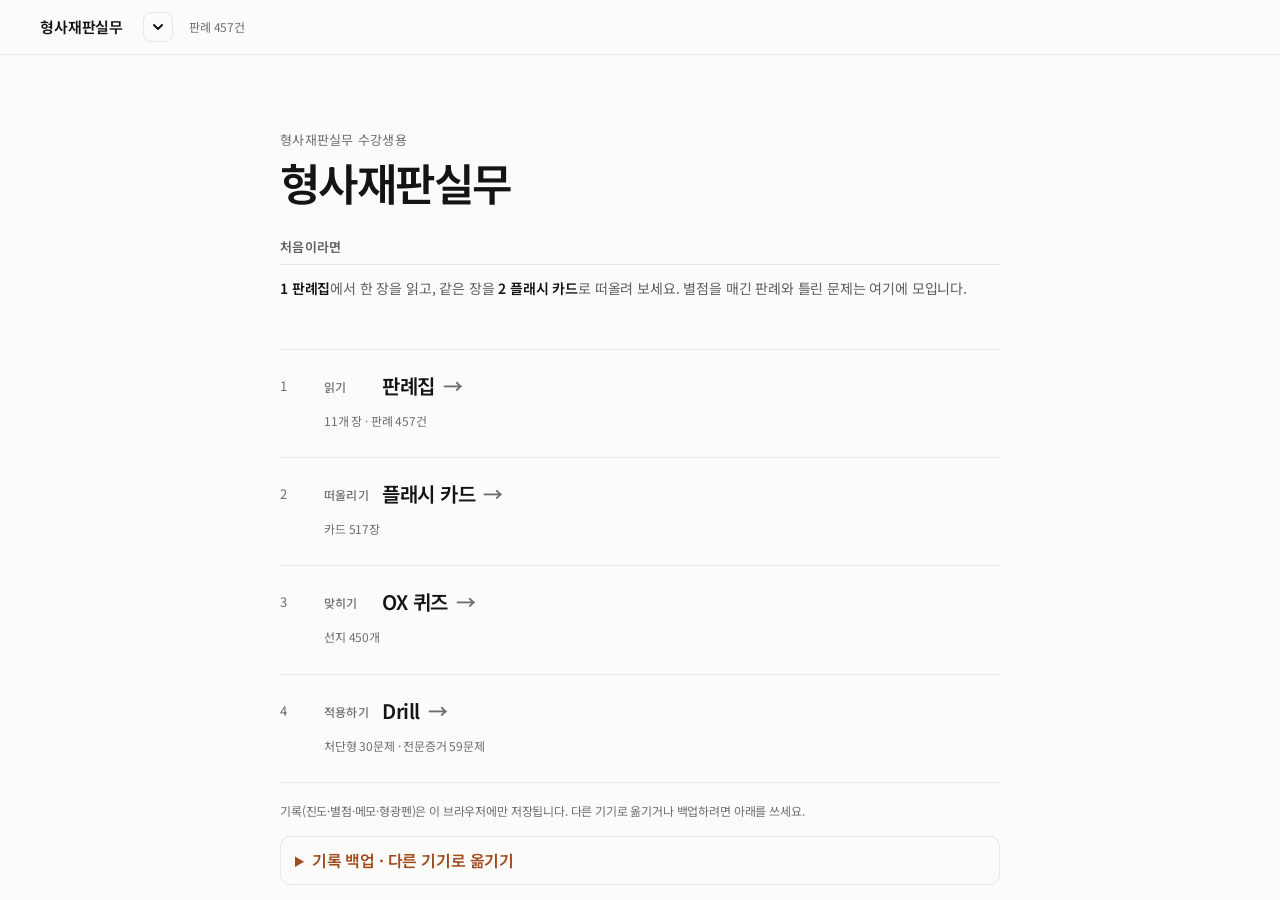
==== index.html @ 1a972126 "제목 '형사실무 판례'를 '형사재판실무'로 변경 - 머리글 제목, 전환 메뉴, 브라우저 탭 제목, OX 화면 작은 제목 - 처음 화면 큰 제목 '판례 암기장' → '형사재판실무' " ====
<!DOCTYPE html>
<html lang="ko">
<head>
<meta charset="utf-8">
<meta name="viewport" content="width=device-width, initial-scale=1, viewport-fit=cover">
<title>형사법 암기</title>
<meta name="theme-color" content="#ffffff">
<meta http-equiv="Cache-Control" content="no-cache">
<style>
/* Shell: each app runs untouched in its own full-screen iframe, so their CSS, scripts
   and hash routing never collide. Switching is done from the ▾ dropdown next to each
   app's title (shared/switcher.js), which posts a message here. Both iframes stay
   alive once opened, so switching back keeps your place. */
:root{--bg:#f6f7f9;color-scheme:light}
@media (prefers-color-scheme:dark){:root{--bg:#12161d;color-scheme:dark}}
html,body{margin:0;height:100%;background:var(--bg);overflow:hidden}
iframe{position:fixed;inset:0;width:100%;height:100%;border:0;background:var(--bg)}
iframe[hidden]{display:none}
</style>
</head>
<body>
<iframe id="pane-trial" title="형사재판실무" data-src="trial/index.html?v=20261125d" hidden></iframe>
<iframe id="pane-prosecution" title="검찰실무" data-src="prosecution/index.html?v=20261125d" hidden></iframe>
<script>
(function(){
  var KEY='hub-tab', TITLES={trial:'형사재판실무',prosecution:'검찰실무'};
  function store(k){try{localStorage.setItem(KEY,k)}catch(e){}}
  function stored(){try{return localStorage.getItem(KEY)}catch(e){return null}}
  function show(k){
    if(!TITLES[k])k='trial';
    Object.keys(TITLES).forEach(function(key){
      var f=document.getElementById('pane-'+key), on=key===k;
      f.hidden=!on;
      if(on&&!f.getAttribute('src'))f.src=f.dataset.src; // load each app on first open only
    });
    var f=document.getElementById('pane-'+k);
    try{f.contentWindow.focus()}catch(e){}
    document.title=TITLES[k]+' · 형사법 암기';
    store(k);
    if(location.hash!=='#'+k)history.replaceState(null,'','#'+k);
  }
  window.addEventListener('message',function(e){
    var src=[].some.call(document.querySelectorAll('iframe'),function(f){return f.contentWindow===e.source});
    if(!src||!e.data||e.data.type!=='subject-switch')return; // only our own panes may switch
    show(e.data.to);
  });
  window.addEventListener('hashchange',function(){show(location.hash.slice(1))});
  show(location.hash.slice(1)||stored()||'trial');
})();
</script>
</body>
</html>
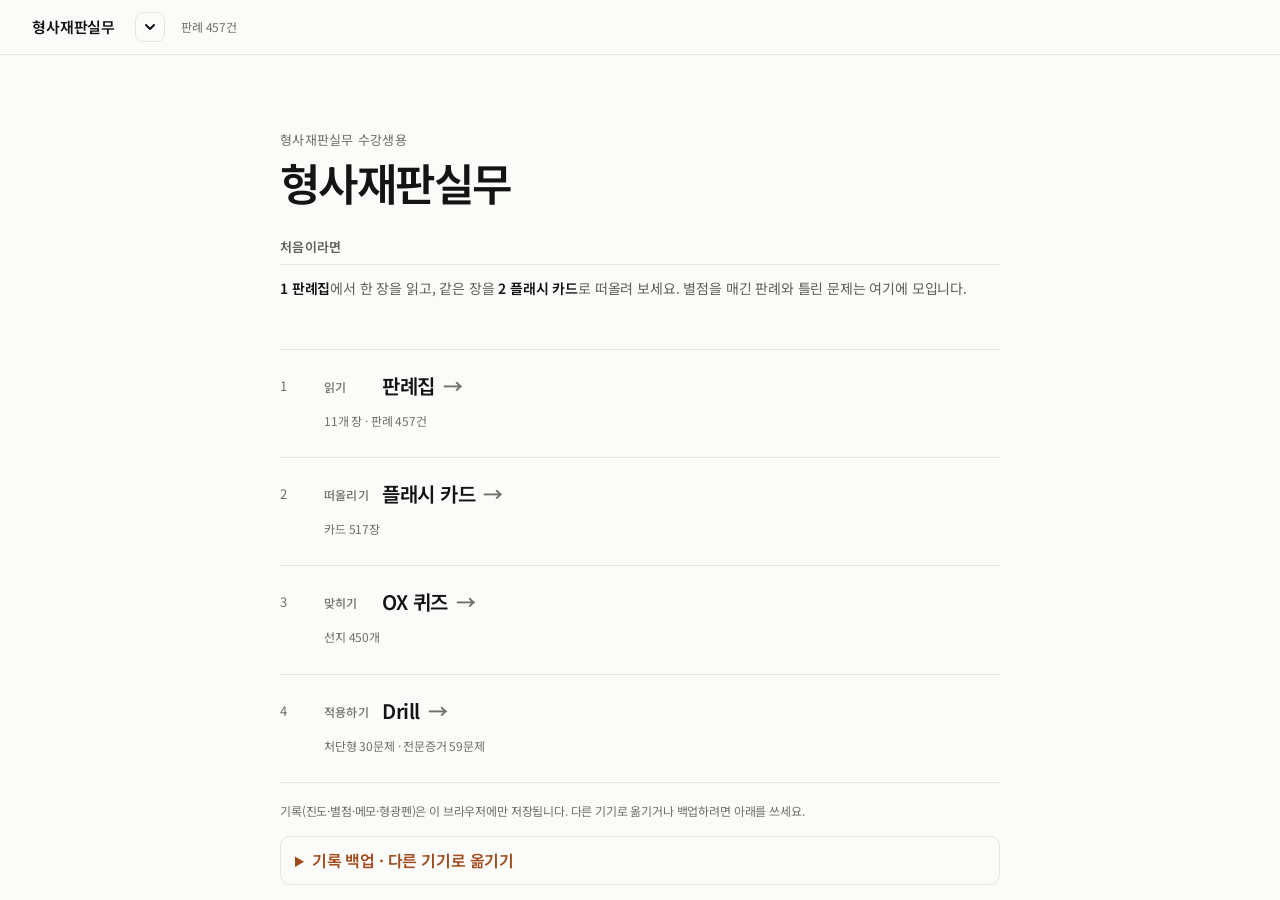
==== commit 989681d9: "판례집·요론집에 목차 접기 추가, 좌우 여백 삭제 검찰실무 아티팩트의 '넓은 화면 활용 + PC 목차 접기'를 공용 파일로 옮겨 두 앱에 똑같이 적용 - shared/reader." ====
--- a/index.html
+++ b/index.html
@@ -19,8 +19,8 @@
 </style>
 </head>
 <body>
-<iframe id="pane-trial" title="형사재판실무" data-src="trial/index.html?v=20261125d" hidden></iframe>
-<iframe id="pane-prosecution" title="검찰실무" data-src="prosecution/index.html?v=20261125d" hidden></iframe>
+<iframe id="pane-trial" title="형사재판실무" data-src="trial/index.html?v=20261125f" hidden></iframe>
+<iframe id="pane-prosecution" title="검찰실무" data-src="prosecution/index.html?v=20261125f" hidden></iframe>
 <script>
 (function(){
   var KEY='hub-tab', TITLES={trial:'형사재판실무',prosecution:'검찰실무'};
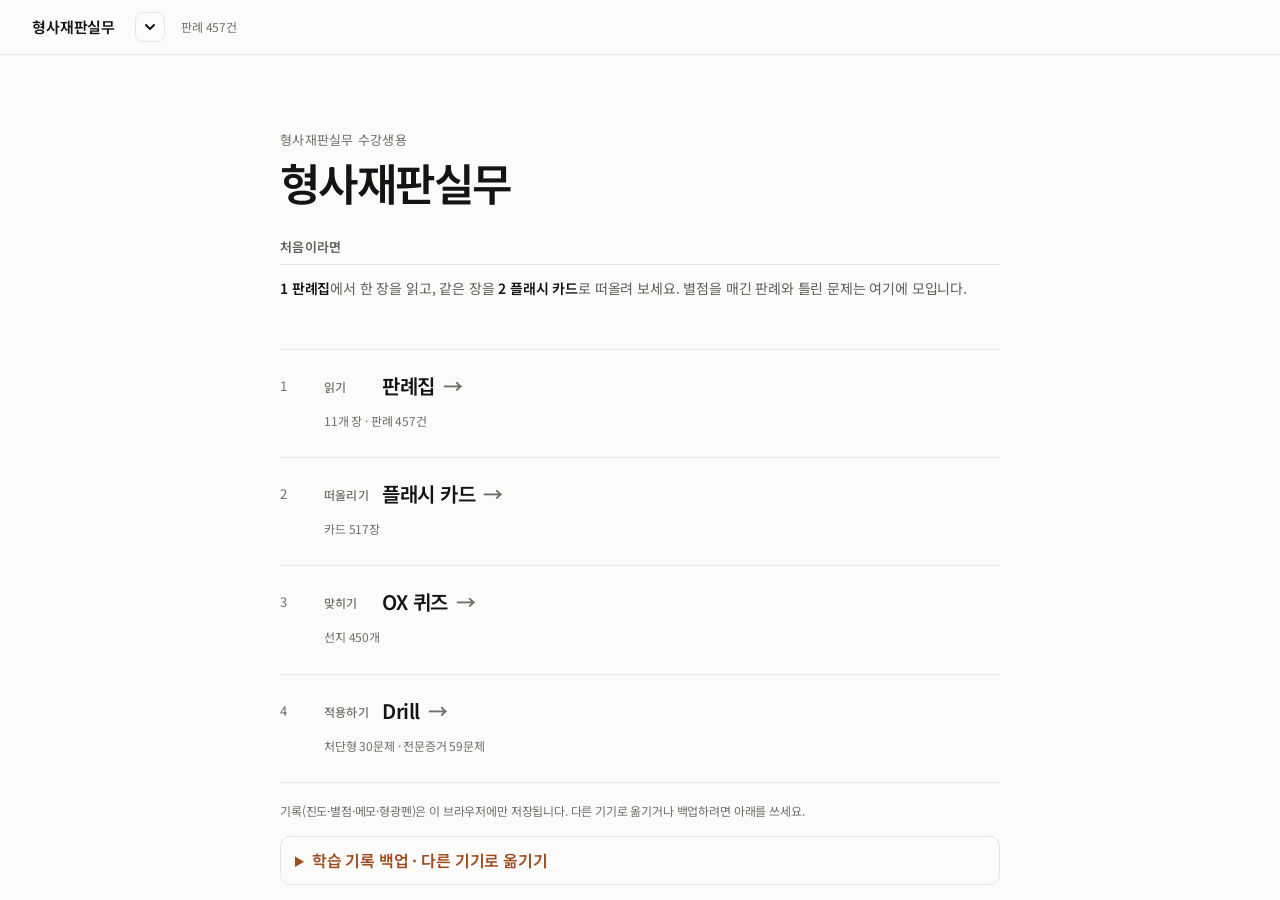
==== commit 7dadc476: "두 과목 기록 통합 백업과 백업 코드 압축 - shared/backup.js: 형사재판실무(wk-*)·검찰실무(gs-*) 기록을 한 번에 백업·복원 - 새 형식 HBK2: 이중 J" ====
--- a/index.html
+++ b/index.html
@@ -19,8 +19,8 @@
 </style>
 </head>
 <body>
-<iframe id="pane-trial" title="형사재판실무" data-src="trial/index.html?v=20261125f" hidden></iframe>
-<iframe id="pane-prosecution" title="검찰실무" data-src="prosecution/index.html?v=20261125f" hidden></iframe>
+<iframe id="pane-trial" title="형사재판실무" data-src="trial/index.html?v=20261125g" hidden></iframe>
+<iframe id="pane-prosecution" title="검찰실무" data-src="prosecution/index.html?v=20261125g" hidden></iframe>
 <script>
 (function(){
   var KEY='hub-tab', TITLES={trial:'형사재판실무',prosecution:'검찰실무'};
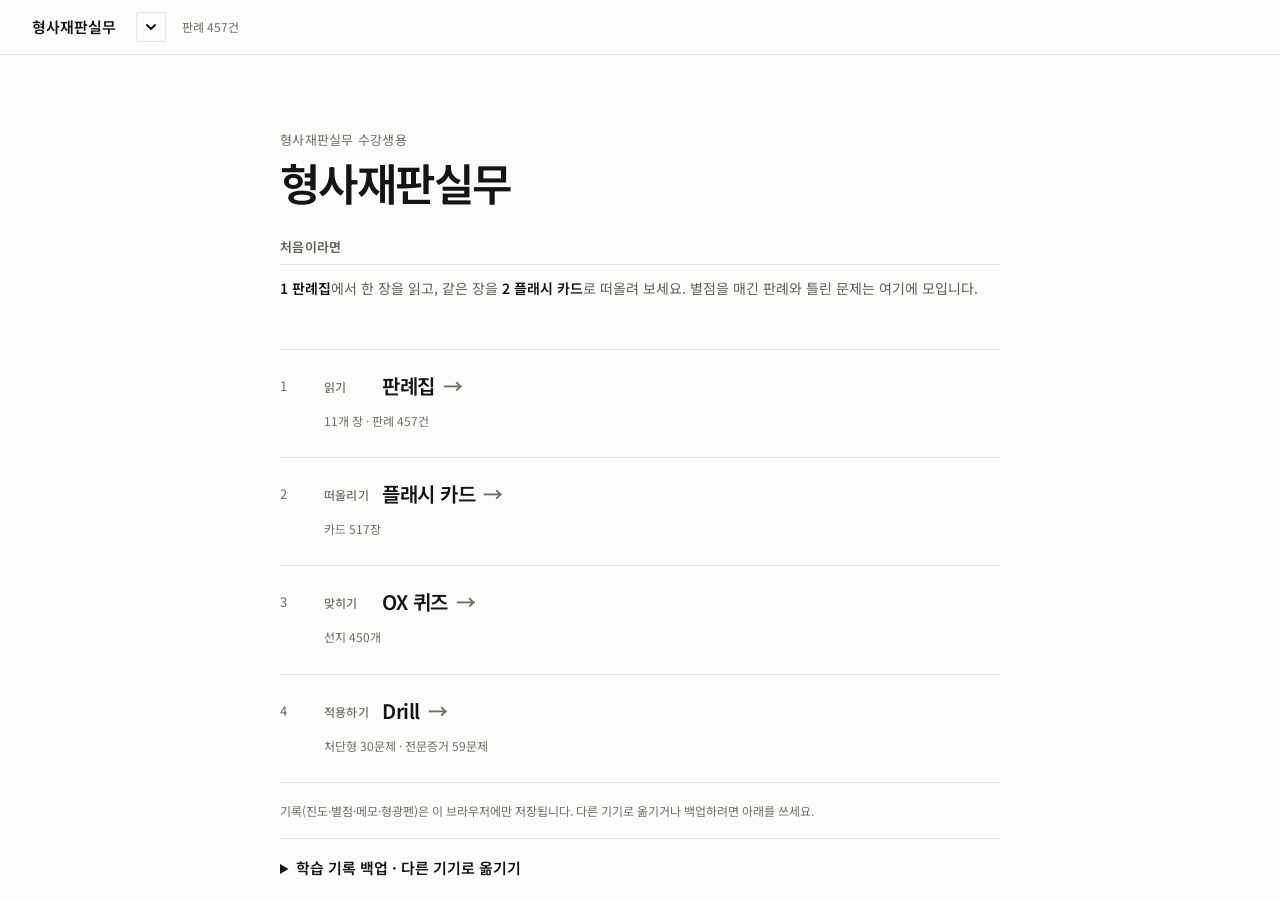
==== commit 60fd24ff: "unslop 점검 결과 1~7 반영 (디자인 다듬기) - shared/polish.css 추가 (두 과목 공통)   1 백업 패널: 상자·강조색 버튼 4개 → 선 구분, 줄마다 잉" ====
--- a/index.html
+++ b/index.html
@@ -19,8 +19,8 @@
 </style>
 </head>
 <body>
-<iframe id="pane-trial" title="형사재판실무" data-src="trial/index.html?v=20261125g" hidden></iframe>
-<iframe id="pane-prosecution" title="검찰실무" data-src="prosecution/index.html?v=20261125g" hidden></iframe>
+<iframe id="pane-trial" title="형사재판실무" data-src="trial/index.html?v=20261125j" hidden></iframe>
+<iframe id="pane-prosecution" title="검찰실무" data-src="prosecution/index.html?v=20261125j" hidden></iframe>
 <script>
 (function(){
   var KEY='hub-tab', TITLES={trial:'형사재판실무',prosecution:'검찰실무'};
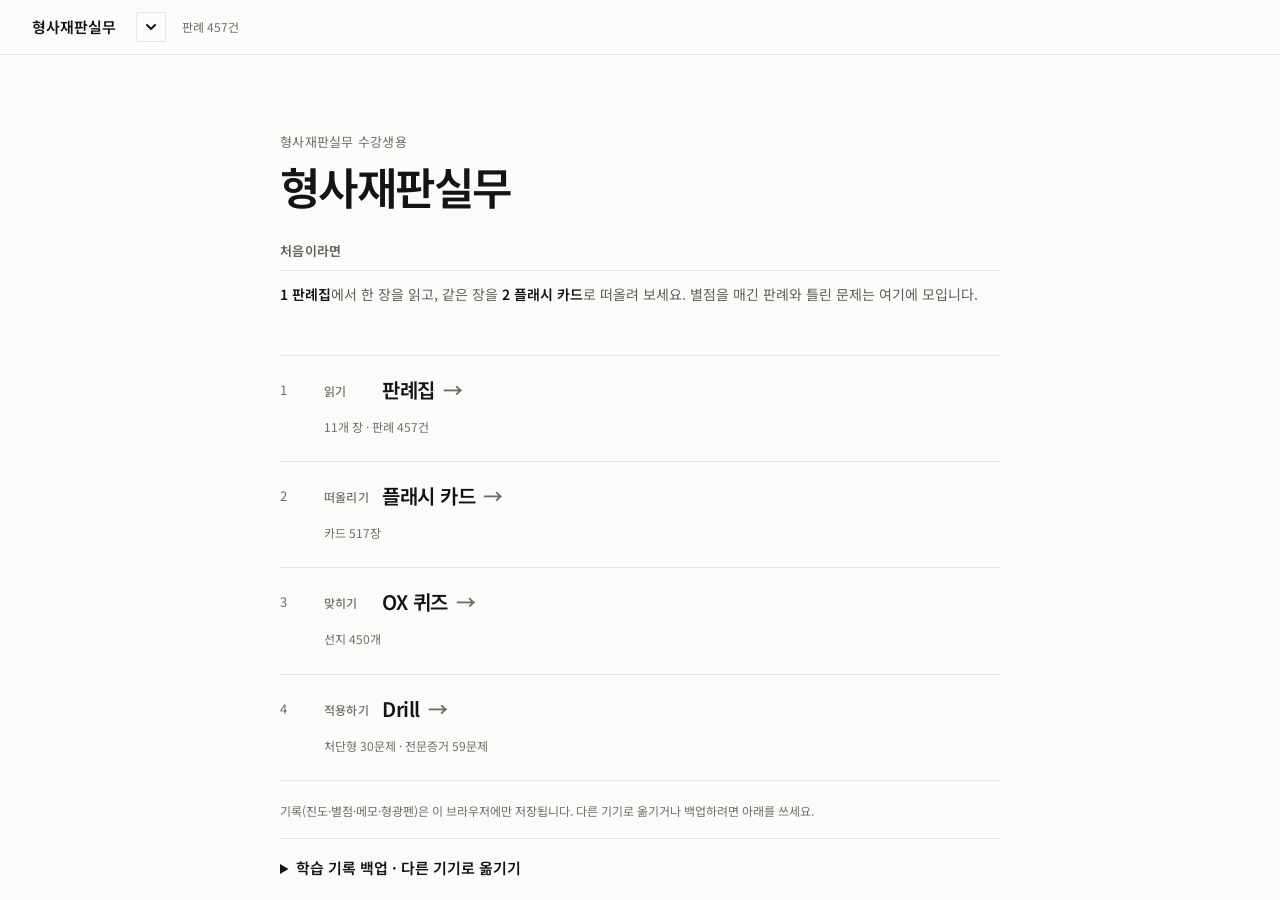
==== commit 5649ffc4: "짝수 간격을 4px 격자로 정리 - 버튼·칩·목차 링크 안쪽 여백은 아래로(6→4, 10→8, 14→12, 22→20),   블록 사이·바깥 여백은 위로(6→8, 10→12, 14" ====
--- a/index.html
+++ b/index.html
@@ -19,8 +19,8 @@
 </style>
 </head>
 <body>
-<iframe id="pane-trial" title="형사재판실무" data-src="trial/index.html?v=20261125j" hidden></iframe>
-<iframe id="pane-prosecution" title="검찰실무" data-src="prosecution/index.html?v=20261125j" hidden></iframe>
+<iframe id="pane-trial" title="형사재판실무" data-src="trial/index.html?v=20261125k" hidden></iframe>
+<iframe id="pane-prosecution" title="검찰실무" data-src="prosecution/index.html?v=20261125k" hidden></iframe>
 <script>
 (function(){
   var KEY='hub-tab', TITLES={trial:'형사재판실무',prosecution:'검찰실무'};
